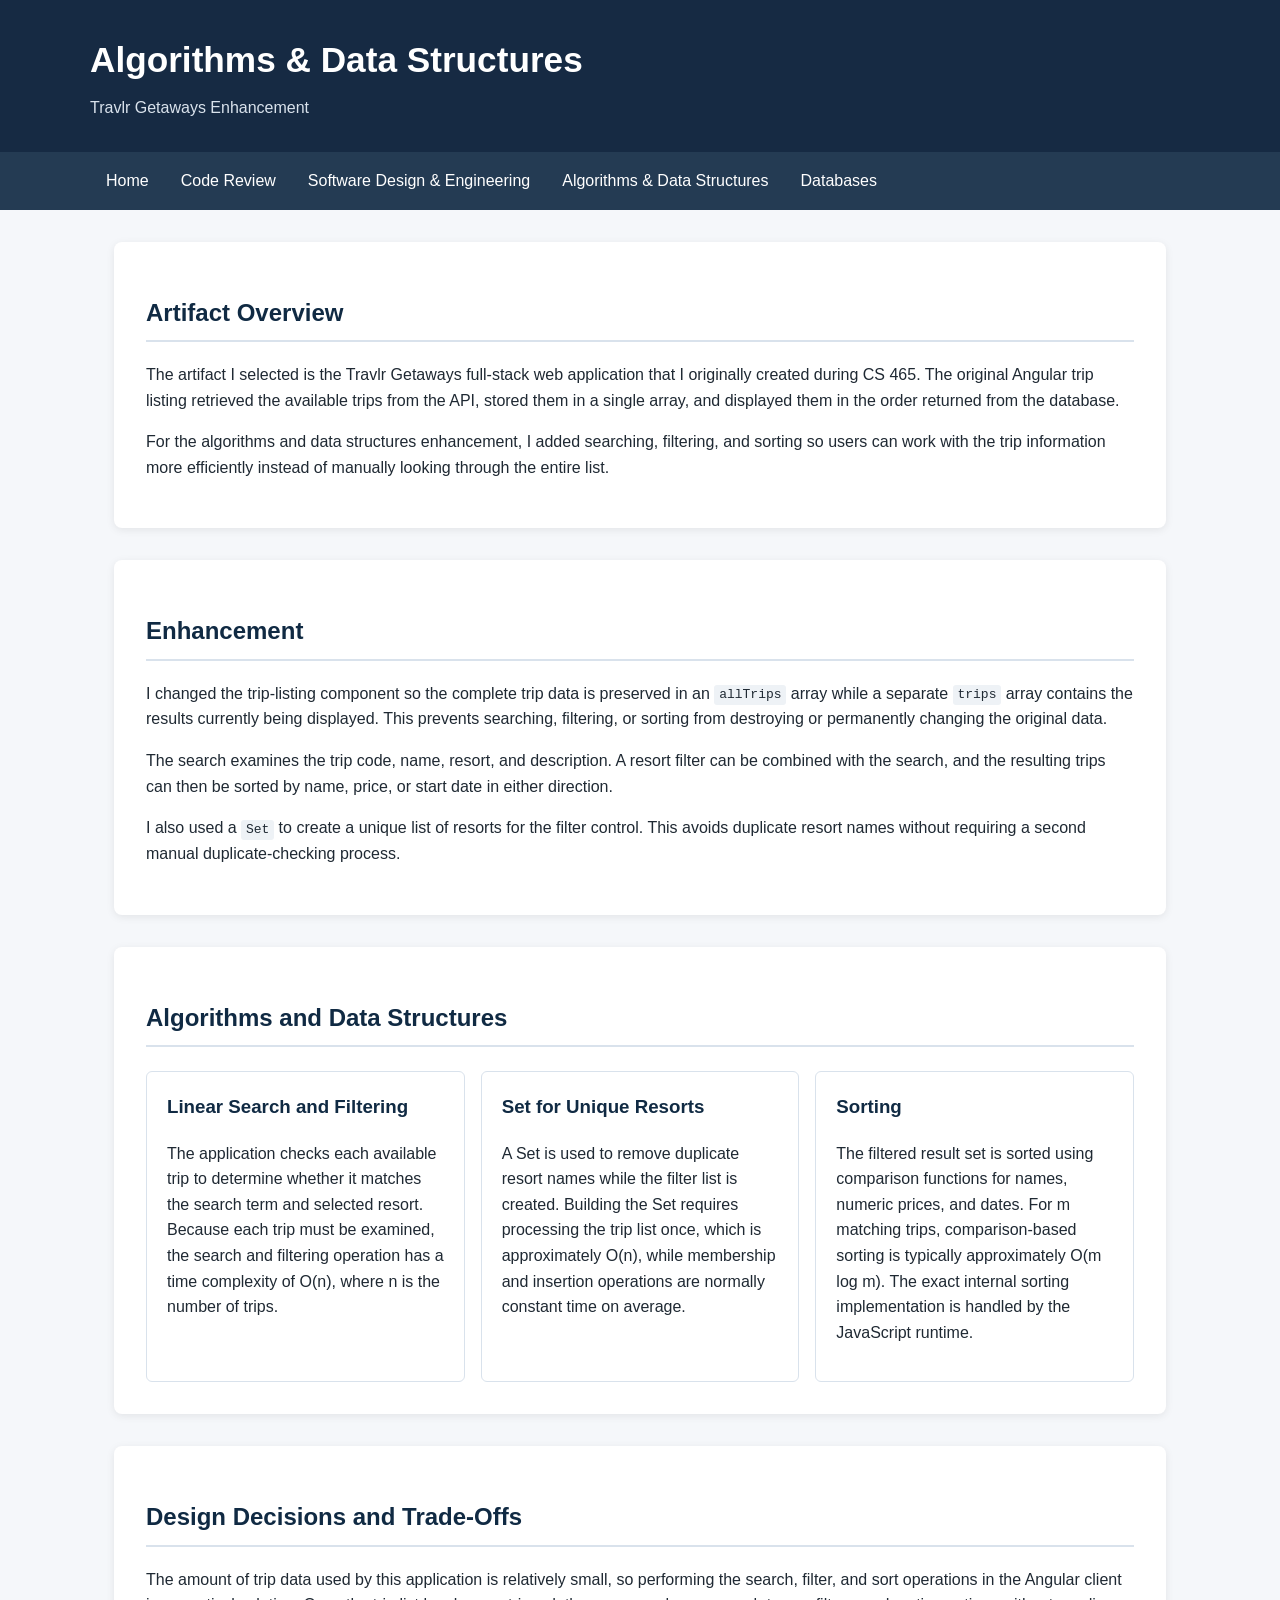
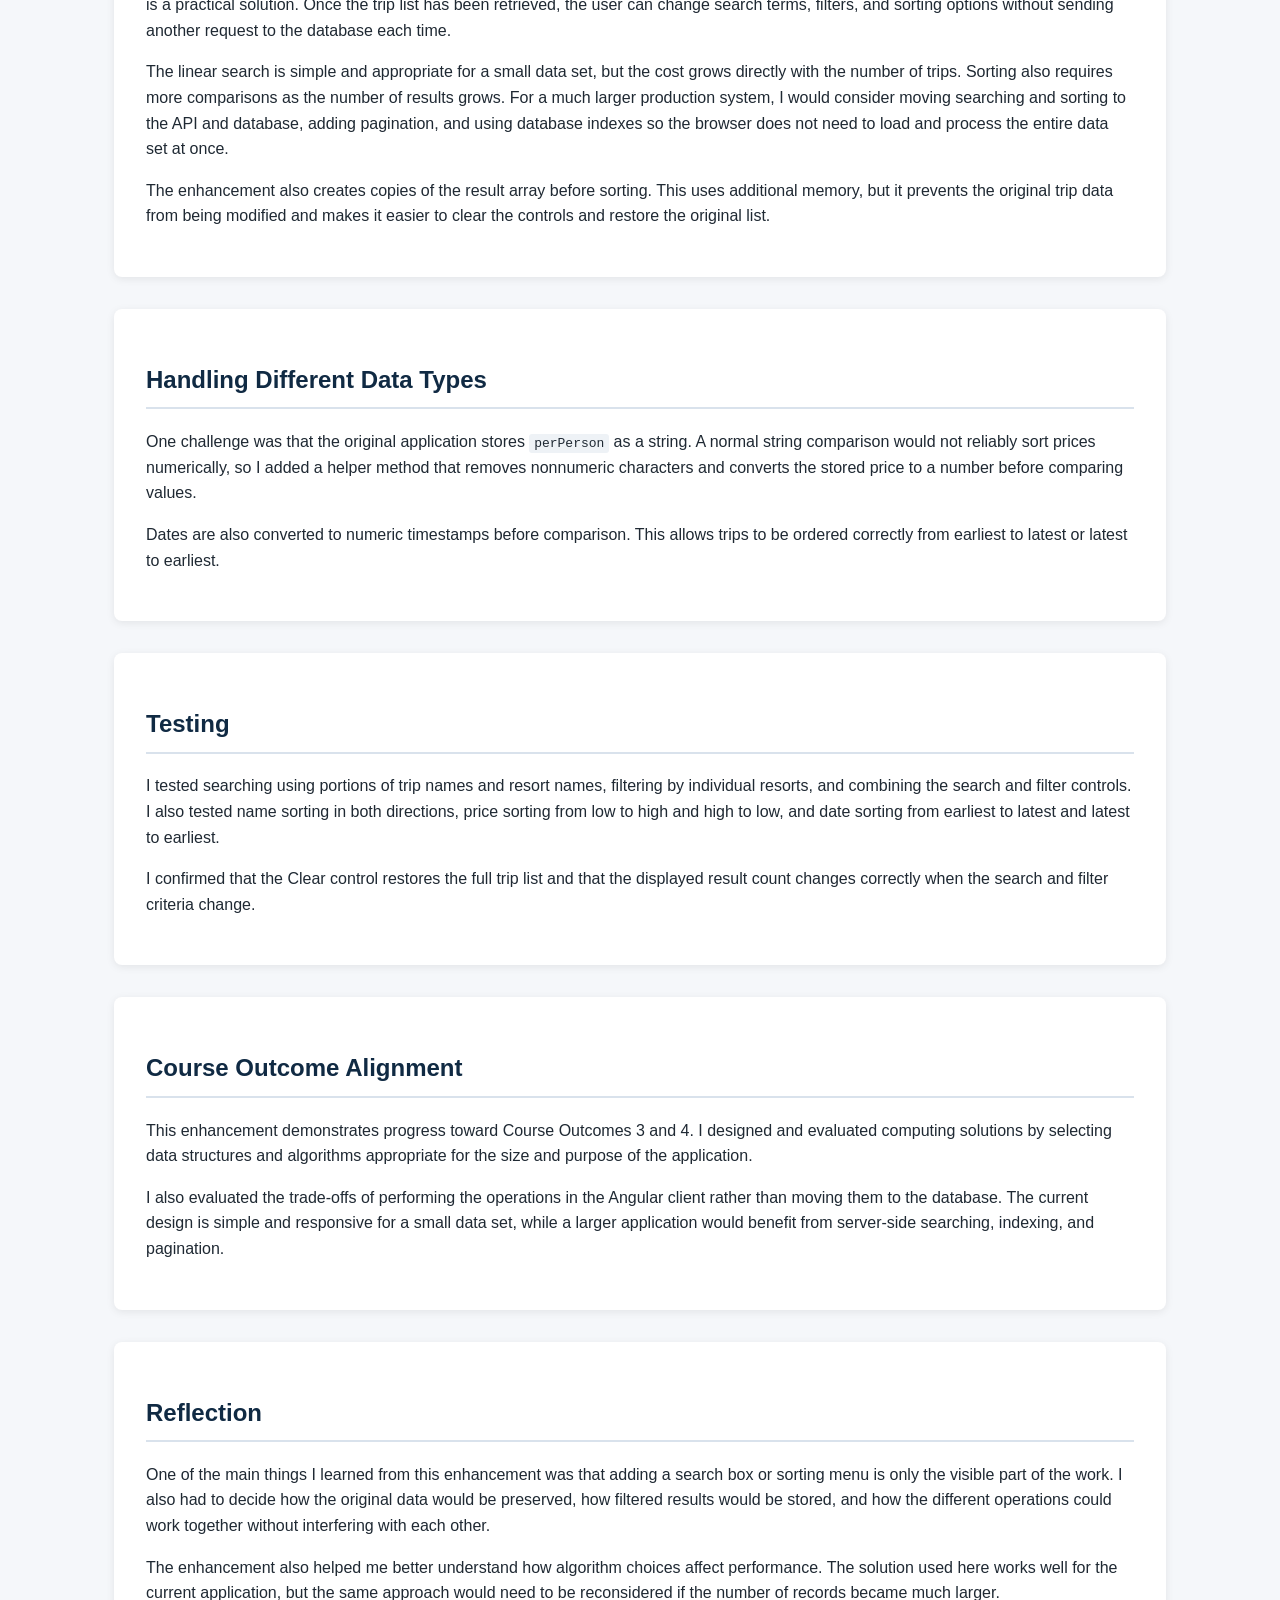
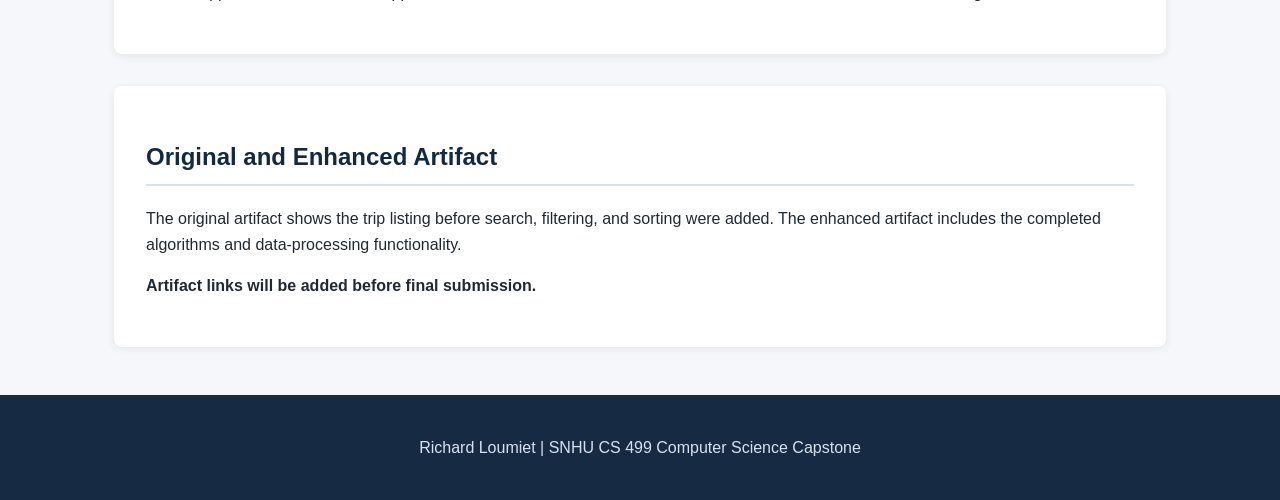
==== algorithms.html @ ebcd9773 "Build inital CS499 ePortforlio site" ====
<!DOCTYPE html>
<html lang="en">
<head>
  <meta charset="UTF-8">
  <meta name="viewport" content="width=device-width, initial-scale=1.0">

  <title>Algorithms & Data Structures | Richard Loumiet</title>

  <link rel="stylesheet" href="styles.css">
</head>

<body>

  <header>
    <div class="header-content">
      <h1>Algorithms & Data Structures</h1>
      <p>Travlr Getaways Enhancement</p>
    </div>
  </header>

  <nav>
    <ul>
      <li><a href="index.html">Home</a></li>
      <li><a href="code-review.html">Code Review</a></li>
      <li>
        <a href="software-engineering.html">
          Software Design & Engineering
        </a>
      </li>
      <li>
        <a href="algorithms.html">
          Algorithms & Data Structures
        </a>
      </li>
      <li>
        <a href="databases.html">
          Databases
        </a>
      </li>
    </ul>
  </nav>

  <main>

    <section>
      <h2>Artifact Overview</h2>

      <p>
        The artifact I selected is the Travlr Getaways full-stack web
        application that I originally created during CS 465. The
        original Angular trip listing retrieved the available trips
        from the API, stored them in a single array, and displayed them
        in the order returned from the database.
      </p>

      <p>
        For the algorithms and data structures enhancement, I added
        searching, filtering, and sorting so users can work with the
        trip information more efficiently instead of manually looking
        through the entire list.
      </p>
    </section>


    <section>
      <h2>Enhancement</h2>

      <p>
        I changed the trip-listing component so the complete trip data
        is preserved in an <code>allTrips</code> array while a separate
        <code>trips</code> array contains the results currently being
        displayed. This prevents searching, filtering, or sorting from
        destroying or permanently changing the original data.
      </p>

      <p>
        The search examines the trip code, name, resort, and
        description. A resort filter can be combined with the search,
        and the resulting trips can then be sorted by name, price, or
        start date in either direction.
      </p>

      <p>
        I also used a <code>Set</code> to create a unique list of
        resorts for the filter control. This avoids duplicate resort
        names without requiring a second manual duplicate-checking
        process.
      </p>
    </section>


    <section>
      <h2>Algorithms and Data Structures</h2>

      <div class="card-grid">

        <div class="card">
          <h3>Linear Search and Filtering</h3>

          <p>
            The application checks each available trip to determine
            whether it matches the search term and selected resort.
            Because each trip must be examined, the search and filtering
            operation has a time complexity of O(n), where n is the
            number of trips.
          </p>
        </div>


        <div class="card">
          <h3>Set for Unique Resorts</h3>

          <p>
            A Set is used to remove duplicate resort names while the
            filter list is created. Building the Set requires processing
            the trip list once, which is approximately O(n), while
            membership and insertion operations are normally constant
            time on average.
          </p>
        </div>


        <div class="card">
          <h3>Sorting</h3>

          <p>
            The filtered result set is sorted using comparison
            functions for names, numeric prices, and dates. For m
            matching trips, comparison-based sorting is typically
            approximately O(m log m). The exact internal sorting
            implementation is handled by the JavaScript runtime.
          </p>
        </div>

      </div>
    </section>


    <section>
      <h2>Design Decisions and Trade-Offs</h2>

      <p>
        The amount of trip data used by this application is relatively
        small, so performing the search, filter, and sort operations in
        the Angular client is a practical solution. Once the trip list
        has been retrieved, the user can change search terms, filters,
        and sorting options without sending another request to the
        database each time.
      </p>

      <p>
        The linear search is simple and appropriate for a small data
        set, but the cost grows directly with the number of trips.
        Sorting also requires more comparisons as the number of results
        grows. For a much larger production system, I would consider
        moving searching and sorting to the API and database, adding
        pagination, and using database indexes so the browser does not
        need to load and process the entire data set at once.
      </p>

      <p>
        The enhancement also creates copies of the result array before
        sorting. This uses additional memory, but it prevents the
        original trip data from being modified and makes it easier to
        clear the controls and restore the original list.
      </p>
    </section>


    <section>
      <h2>Handling Different Data Types</h2>

      <p>
        One challenge was that the original application stores
        <code>perPerson</code> as a string. A normal string comparison
        would not reliably sort prices numerically, so I added a helper
        method that removes nonnumeric characters and converts the
        stored price to a number before comparing values.
      </p>

      <p>
        Dates are also converted to numeric timestamps before
        comparison. This allows trips to be ordered correctly from
        earliest to latest or latest to earliest.
      </p>
    </section>


    <section>
      <h2>Testing</h2>

      <p>
        I tested searching using portions of trip names and resort
        names, filtering by individual resorts, and combining the search
        and filter controls. I also tested name sorting in both
        directions, price sorting from low to high and high to low, and
        date sorting from earliest to latest and latest to earliest.
      </p>

      <p>
        I confirmed that the Clear control restores the full trip list
        and that the displayed result count changes correctly when the
        search and filter criteria change.
      </p>
    </section>


    <section>
      <h2>Course Outcome Alignment</h2>

      <p>
        This enhancement demonstrates progress toward Course Outcomes
        3 and 4. I designed and evaluated computing solutions by
        selecting data structures and algorithms appropriate for the
        size and purpose of the application.
      </p>

      <p>
        I also evaluated the trade-offs of performing the operations in
        the Angular client rather than moving them to the database. The
        current design is simple and responsive for a small data set,
        while a larger application would benefit from server-side
        searching, indexing, and pagination.
      </p>
    </section>


    <section>
      <h2>Reflection</h2>

      <p>
        One of the main things I learned from this enhancement was that
        adding a search box or sorting menu is only the visible part of
        the work. I also had to decide how the original data would be
        preserved, how filtered results would be stored, and how the
        different operations could work together without interfering
        with each other.
      </p>

      <p>
        The enhancement also helped me better understand how algorithm
        choices affect performance. The solution used here works well
        for the current application, but the same approach would need
        to be reconsidered if the number of records became much larger.
      </p>
    </section>


    <section>
      <h2>Original and Enhanced Artifact</h2>

      <p>
        The original artifact shows the trip listing before search,
        filtering, and sorting were added. The enhanced artifact
        includes the completed algorithms and data-processing
        functionality.
      </p>

      <p>
        <strong>
          Artifact links will be added before final submission.
        </strong>
      </p>

      <!--
      Example links to add later:

      <a class="button" href="artifacts/original/...">
        View Original Artifact
      </a>

      <a class="button" href="artifacts/enhanced/...">
        View Enhanced Artifact
      </a>
      -->

    </section>

  </main>


  <footer>
    <p>
      Richard Loumiet | SNHU CS 499 Computer Science Capstone
    </p>
  </footer>

</body>
</html>
---- styles.css ----
* {
  box-sizing: border-box;
}

html {
  scroll-behavior: smooth;
}

body {
  margin: 0;
  font-family: Arial, Helvetica, sans-serif;
  line-height: 1.6;
  color: #1f2933;
  background-color: #f5f7fa;
}

header {
  background-color: #162a43;
  color: white;
  padding: 2rem 1.5rem;
}

.header-content {
  max-width: 1100px;
  margin: 0 auto;
}

header h1 {
  margin: 0;
  font-size: 2.2rem;
}

header p {
  margin: 0.4rem 0 0;
  color: #d9e2ec;
}

nav {
  background-color: #243b53;
}

nav ul {
  max-width: 1100px;
  margin: 0 auto;
  padding: 0;
  list-style: none;
  display: flex;
  flex-wrap: wrap;
}

nav a {
  display: block;
  padding: 1rem;
  color: white;
  text-decoration: none;
}

nav a:hover,
nav a:focus {
  background-color: #334e68;
}

main {
  max-width: 1100px;
  margin: 2rem auto;
  padding: 0 1.5rem;
}

section {
  background-color: white;
  margin-bottom: 2rem;
  padding: 2rem;
  border-radius: 8px;
  box-shadow: 0 2px 8px rgba(0, 0, 0, 0.08);
}

h2,
h3 {
  color: #102a43;
}

h2 {
  border-bottom: 2px solid #d9e2ec;
  padding-bottom: 0.5rem;
}

.card-grid {
  display: grid;
  grid-template-columns: repeat(auto-fit, minmax(240px, 1fr));
  gap: 1rem;
  margin-top: 1.5rem;
}

.card {
  border: 1px solid #d9e2ec;
  border-radius: 6px;
  padding: 1.25rem;
  background-color: #ffffff;
}

.card h3 {
  margin-top: 0;
}

.button {
  display: inline-block;
  margin-top: 0.75rem;
  padding: 0.65rem 1rem;
  background-color: #1f5f99;
  color: white;
  text-decoration: none;
  border-radius: 4px;
}

.button:hover,
.button:focus {
  background-color: #174a78;
}

code {
  background-color: #eef2f6;
  padding: 0.15rem 0.3rem;
  border-radius: 3px;
}

footer {
  margin-top: 3rem;
  padding: 1.5rem;
  background-color: #162a43;
  color: #d9e2ec;
  text-align: center;
}

@media (max-width: 700px) {
  header h1 {
    font-size: 1.7rem;
  }

  nav ul {
    flex-direction: column;
  }

  nav a {
    padding: 0.75rem 1rem;
  }

  section {
    padding: 1.25rem;
  }
}
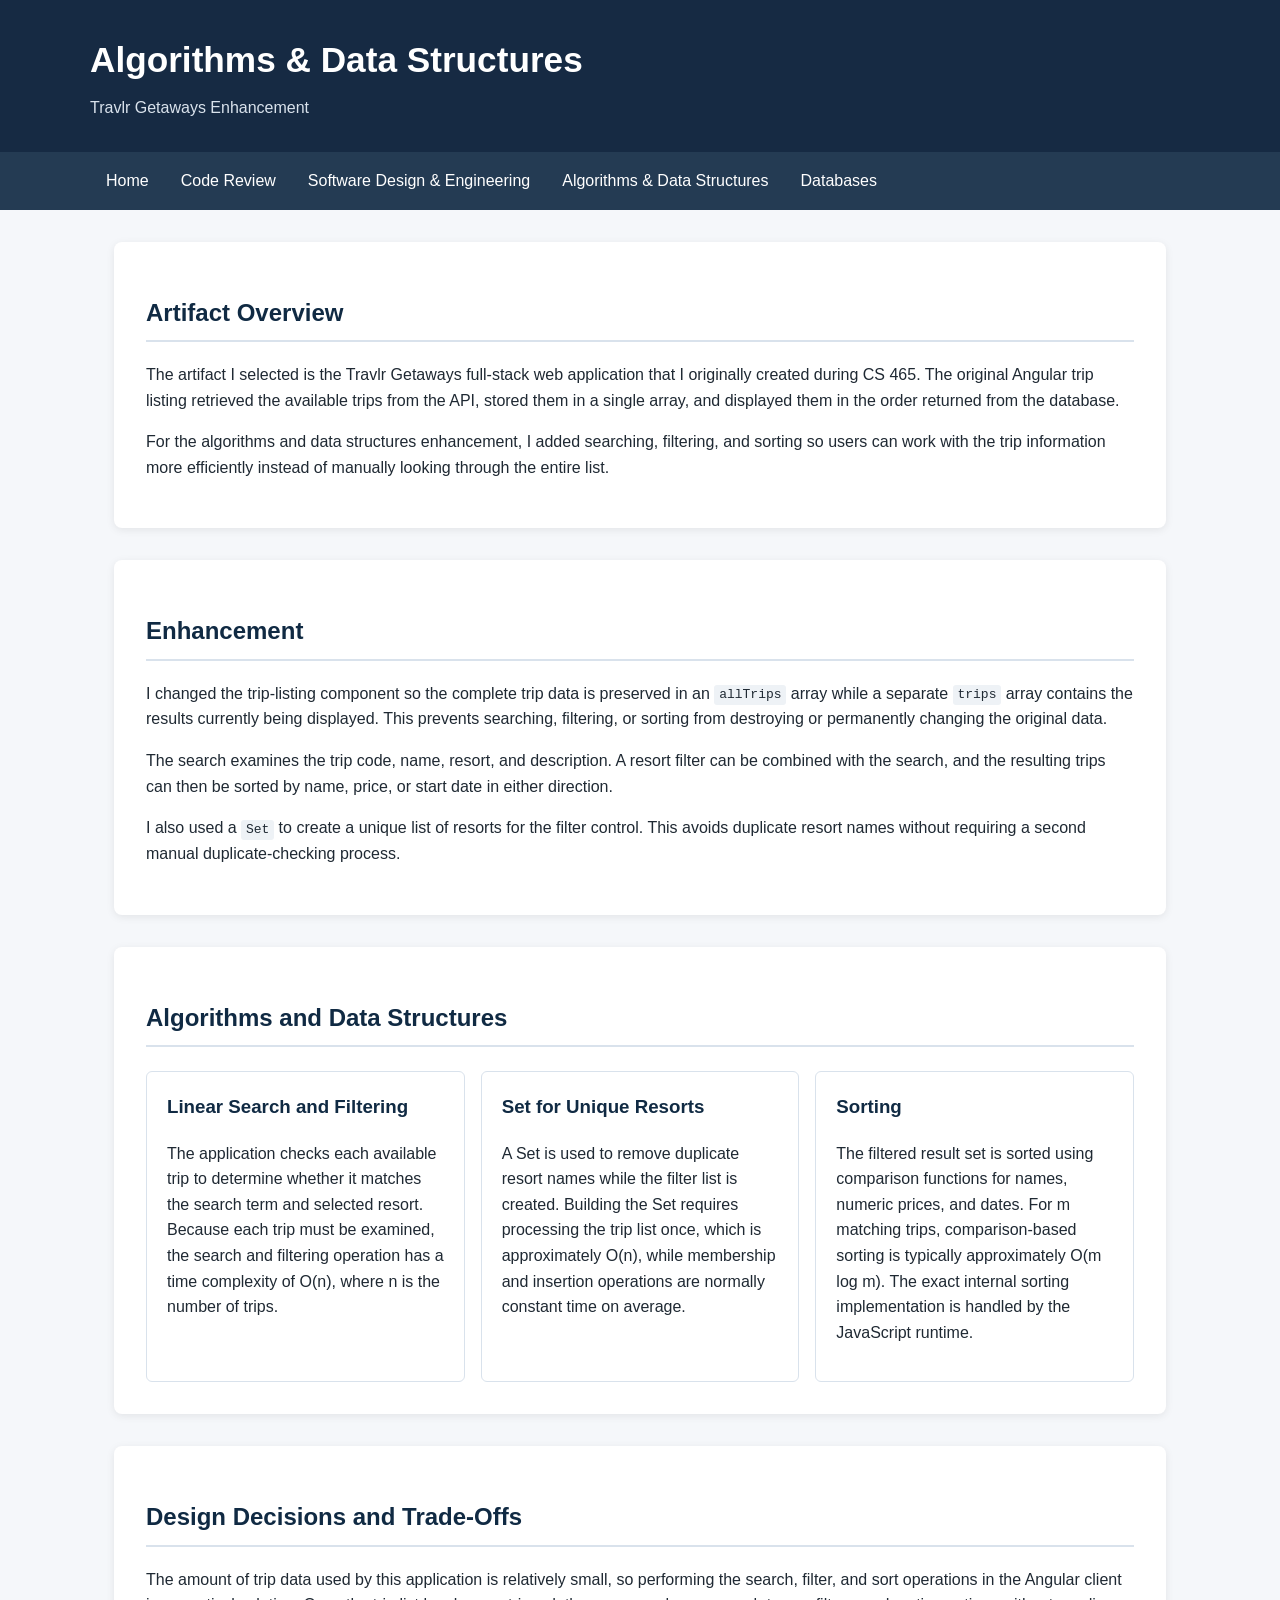
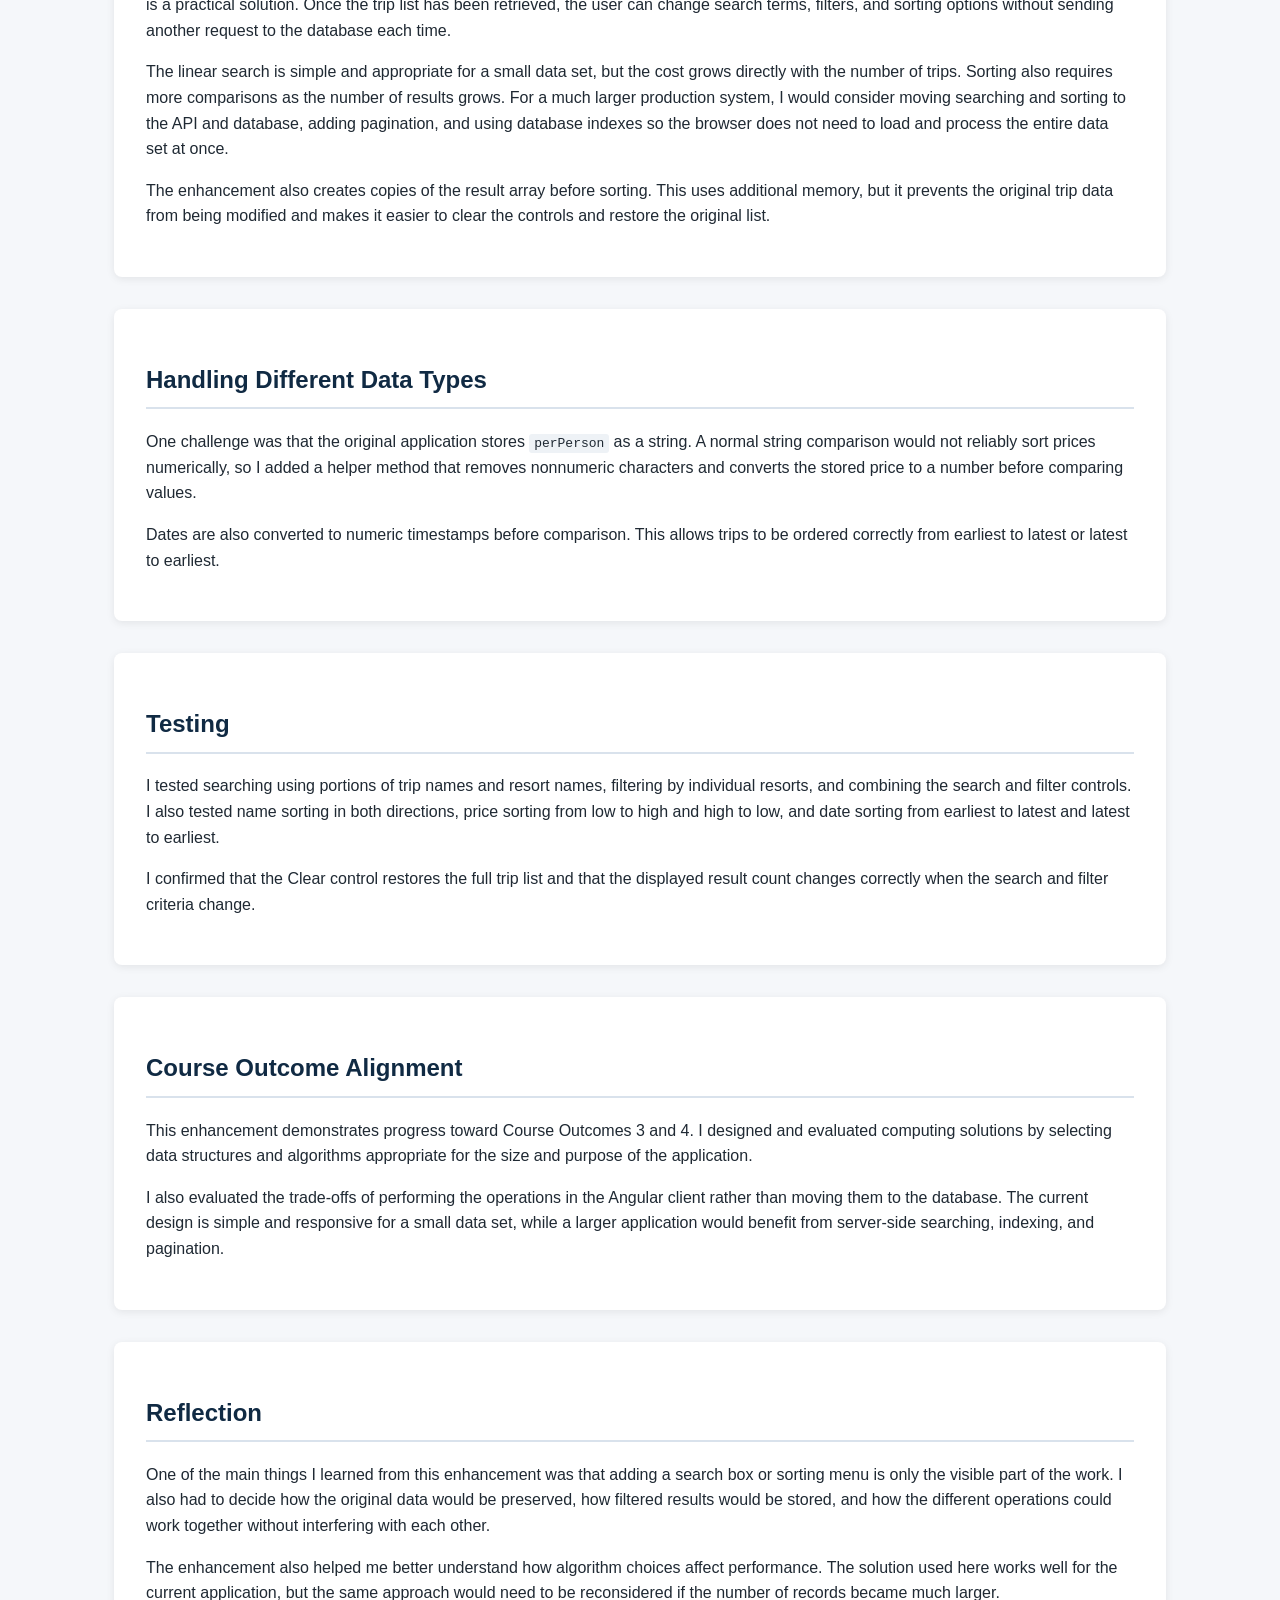
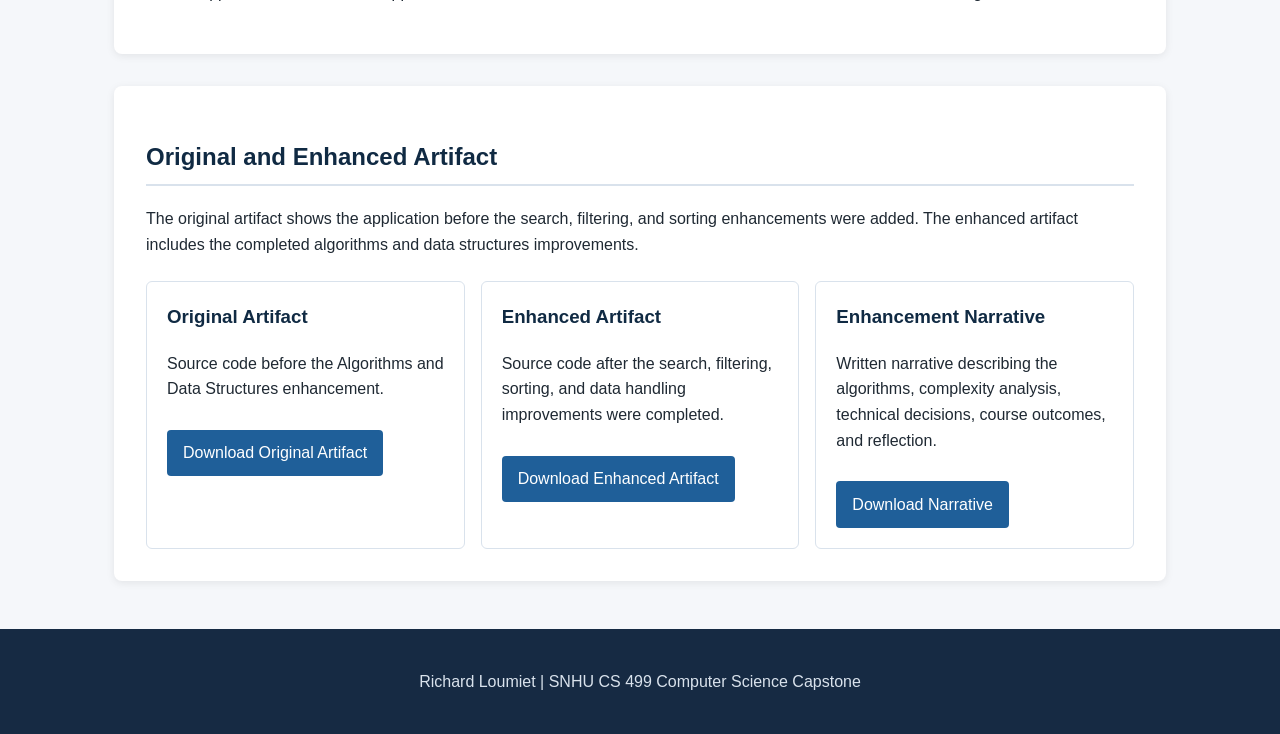
==== commit 5d45cff1: "Add capstone artifacts and milestone narratives" ====
--- a/algorithms.html
+++ b/algorithms.html
@@ -248,32 +248,62 @@
 
     <section>
       <h2>Original and Enhanced Artifact</h2>
-
-      <p>
-        The original artifact shows the trip listing before search,
-        filtering, and sorting were added. The enhanced artifact
-        includes the completed algorithms and data-processing
-        functionality.
-      </p>
-
-      <p>
-        <strong>
-          Artifact links will be added before final submission.
-        </strong>
-      </p>
-
-      <!--
-      Example links to add later:
-
-      <a class="button" href="artifacts/original/...">
-        View Original Artifact
-      </a>
-
-      <a class="button" href="artifacts/enhanced/...">
-        View Enhanced Artifact
-      </a>
-      -->
-
+        
+      <p>
+        The original artifact shows the application before the search,
+        filtering, and sorting enhancements were added. The enhanced
+        artifact includes the completed algorithms and data structures
+        improvements.
+      </p>
+    
+      <div class="card-grid">
+      
+        <div class="card">
+          <h3>Original Artifact</h3>
+        
+          <p>
+            Source code before the Algorithms and Data Structures
+            enhancement.
+          </p>
+        
+          <a
+            class="button"
+            href="artifacts/algorithms/Original-Files.zip">
+            Download Original Artifact
+          </a>
+        </div>
+      
+        <div class="card">
+          <h3>Enhanced Artifact</h3>
+        
+          <p>
+            Source code after the search, filtering, sorting, and data
+            handling improvements were completed.
+          </p>
+        
+          <a
+            class="button"
+            href="artifacts/algorithms/Updated-Files.zip">
+            Download Enhanced Artifact
+          </a>
+        </div>
+      
+        <div class="card">
+          <h3>Enhancement Narrative</h3>
+        
+          <p>
+            Written narrative describing the algorithms, complexity
+            analysis, technical decisions, course outcomes, and reflection.
+          </p>
+        
+          <a
+            class="button"
+            href="documents/Milestone-3-Narrative.docx">
+            Download Narrative
+          </a>
+        </div>
+      
+      </div>
     </section>
 
   </main>
